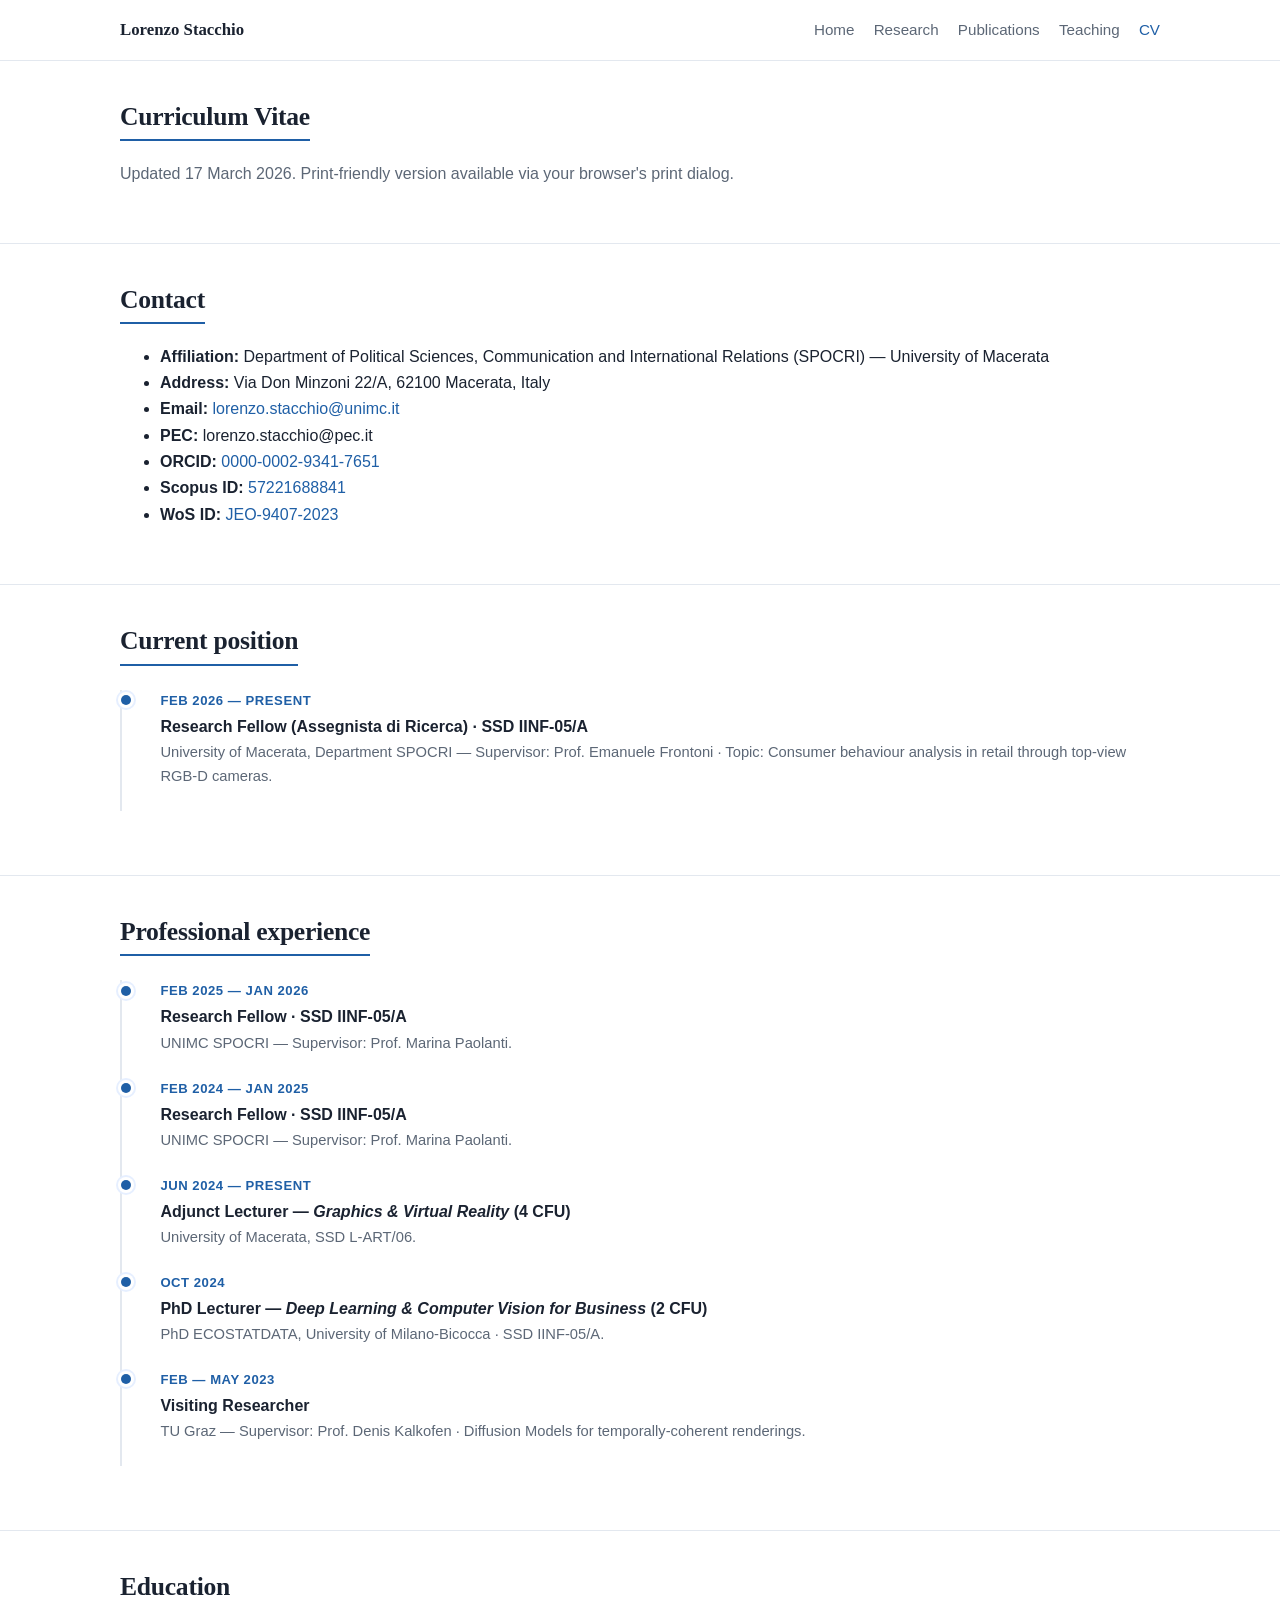
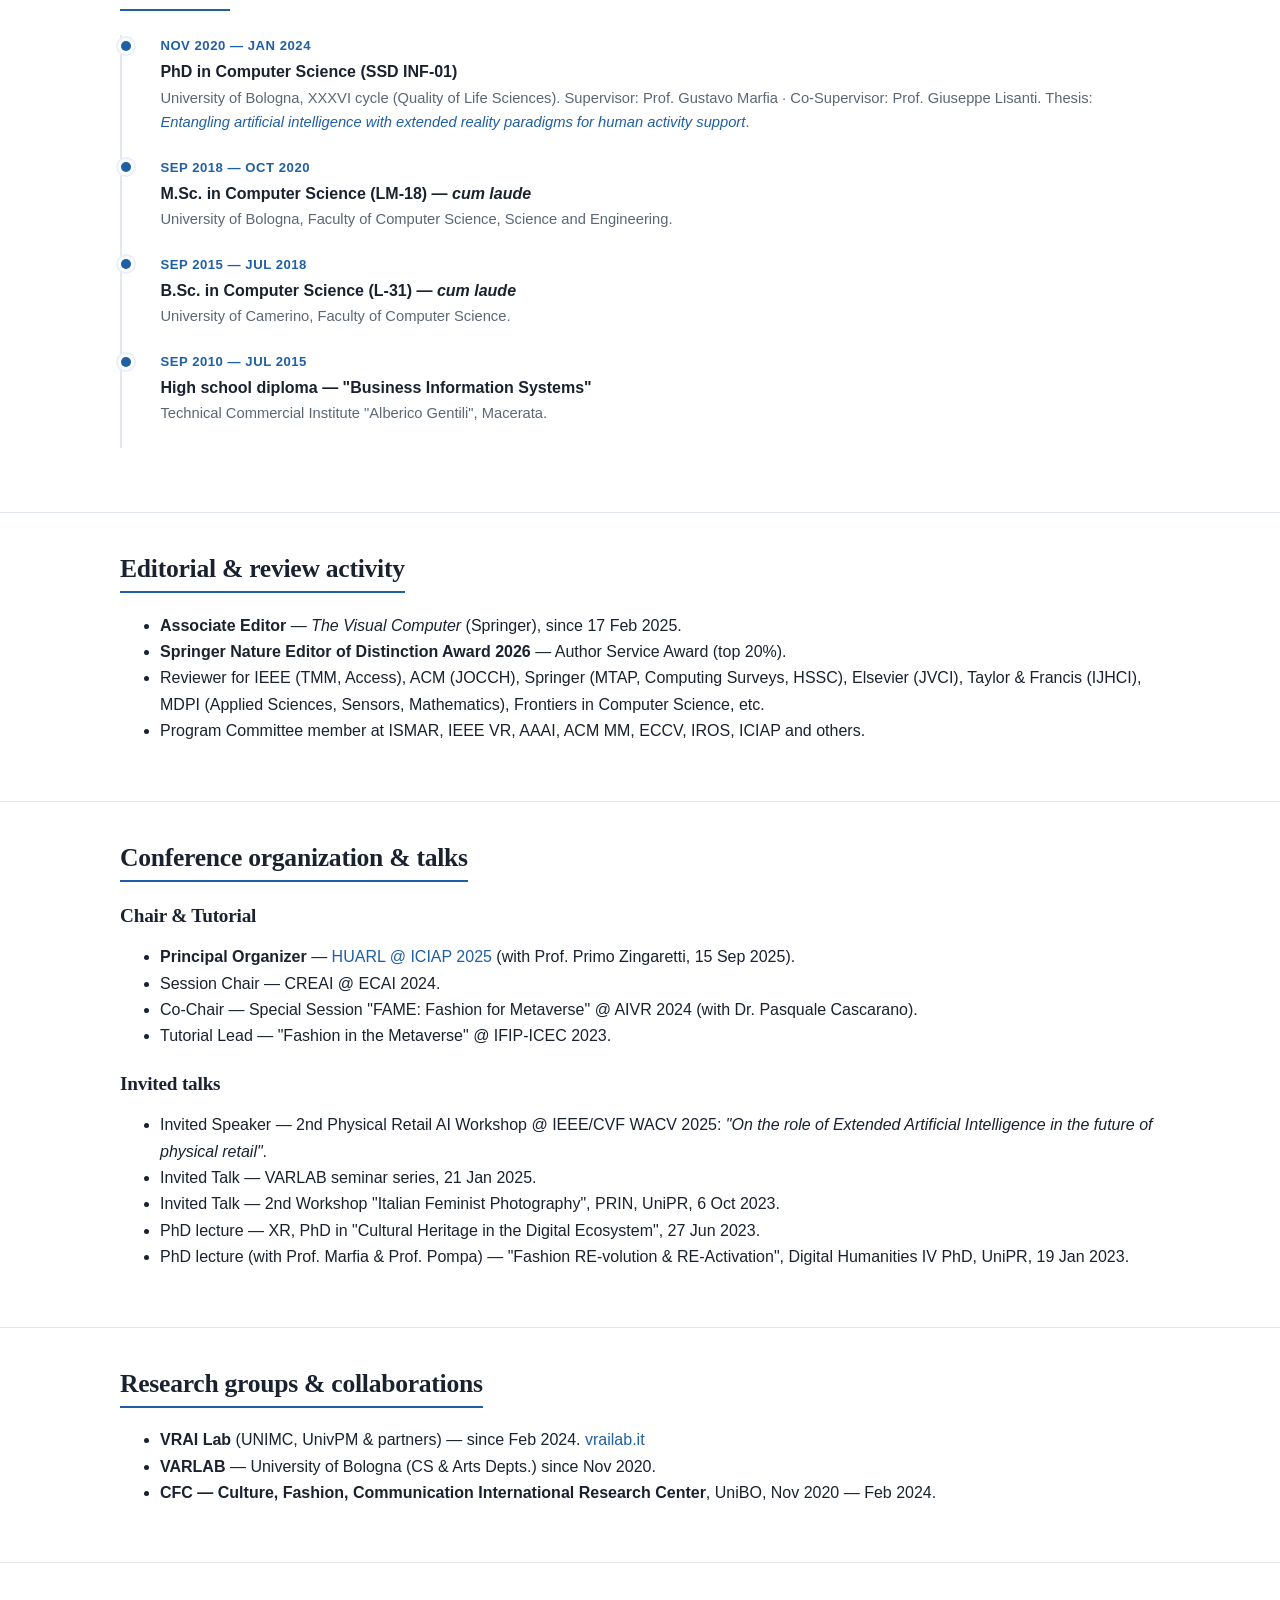
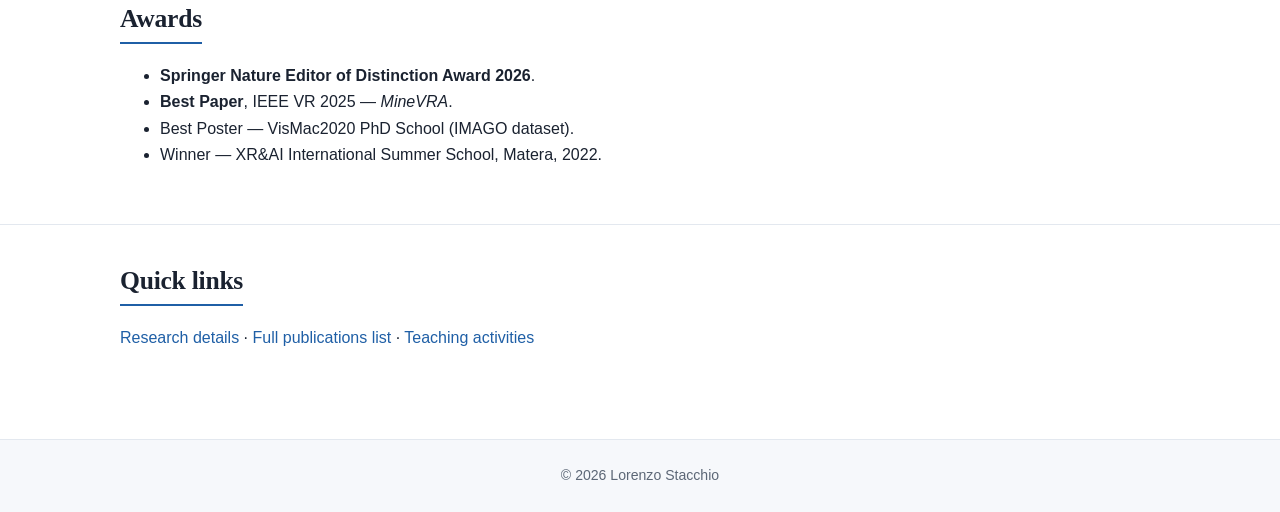
==== cv.html @ da99e61b "first commit" ====
<!doctype html>
<html lang="en">
<head>
  <meta charset="utf-8">
  <title>Curriculum Vitae — Lorenzo Stacchio</title>
  <meta name="viewport" content="width=device-width,initial-scale=1">
  <meta name="description" content="Curriculum Vitae of Lorenzo Stacchio.">
  <link rel="stylesheet" href="assets/css/style.css">
  <link rel="icon" href="data:image/svg+xml,%3Csvg xmlns='http://www.w3.org/2000/svg' viewBox='0 0 100 100'%3E%3Ccircle cx='50' cy='50' r='48' fill='%231f5fa6'/%3E%3Ctext x='50' y='66' font-family='Georgia' font-size='52' font-weight='700' fill='white' text-anchor='middle'%3ELS%3C/text%3E%3C/svg%3E">
</head>
<body>

<nav class="nav">
  <div class="nav-inner">
    <a href="index.html" class="nav-brand">Lorenzo Stacchio</a>
    <button class="nav-toggle" aria-label="Open menu">☰</button>
    <div class="nav-links">
      <a href="index.html">Home</a>
      <a href="research.html">Research</a>
      <a href="publications.html">Publications</a>
      <a href="teaching.html">Teaching</a>
      <a href="cv.html">CV</a>
    </div>
  </div>
</nav>

<main>

<section>
  <div class="container">
    <div class="section-title"><h2>Curriculum Vitae</h2></div>
    <p class="muted">Updated 17 March 2026. Print-friendly version available via your browser's print dialog.</p>
  </div>
</section>

<section>
  <div class="container">
    <div class="section-title"><h2>Contact</h2></div>
    <ul>
      <li><strong>Affiliation:</strong> Department of Political Sciences, Communication and International Relations (SPOCRI) — University of Macerata</li>
      <li><strong>Address:</strong> Via Don Minzoni 22/A, 62100 Macerata, Italy</li>
      <li><strong>Email:</strong> <a href="mailto:lorenzo.stacchio@unimc.it">lorenzo.stacchio@unimc.it</a></li>
      <li><strong>PEC:</strong> lorenzo.stacchio@pec.it</li>
      <li><strong>ORCID:</strong> <a href="https://orcid.org/0000-0002-9341-7651" target="_blank" rel="noopener">0000-0002-9341-7651</a></li>
      <li><strong>Scopus ID:</strong> <a href="https://www.scopus.com/authid/detail.uri?authorId=57221688841" target="_blank" rel="noopener">57221688841</a></li>
      <li><strong>WoS ID:</strong> <a href="https://www.webofscience.com/wos/author/record/JEO-9407-2023" target="_blank" rel="noopener">JEO-9407-2023</a></li>
    </ul>
  </div>
</section>

<section>
  <div class="container">
    <div class="section-title"><h2>Current position</h2></div>
    <div class="timeline">
      <div class="timeline-item">
        <span class="timeline-date">Feb 2026 — present</span>
        <div class="timeline-title">Research Fellow (Assegnista di Ricerca) · SSD IINF-05/A</div>
        <div class="timeline-org">University of Macerata, Department SPOCRI — Supervisor: Prof. Emanuele Frontoni · Topic: Consumer behaviour analysis in retail through top-view RGB-D cameras.</div>
      </div>
    </div>
  </div>
</section>

<section>
  <div class="container">
    <div class="section-title"><h2>Professional experience</h2></div>
    <div class="timeline">
      <div class="timeline-item">
        <span class="timeline-date">Feb 2025 — Jan 2026</span>
        <div class="timeline-title">Research Fellow · SSD IINF-05/A</div>
        <div class="timeline-org">UNIMC SPOCRI — Supervisor: Prof. Marina Paolanti.</div>
      </div>
      <div class="timeline-item">
        <span class="timeline-date">Feb 2024 — Jan 2025</span>
        <div class="timeline-title">Research Fellow · SSD IINF-05/A</div>
        <div class="timeline-org">UNIMC SPOCRI — Supervisor: Prof. Marina Paolanti.</div>
      </div>
      <div class="timeline-item">
        <span class="timeline-date">Jun 2024 — present</span>
        <div class="timeline-title">Adjunct Lecturer — <em>Graphics &amp; Virtual Reality</em> (4 CFU)</div>
        <div class="timeline-org">University of Macerata, SSD L-ART/06.</div>
      </div>
      <div class="timeline-item">
        <span class="timeline-date">Oct 2024</span>
        <div class="timeline-title">PhD Lecturer — <em>Deep Learning &amp; Computer Vision for Business</em> (2 CFU)</div>
        <div class="timeline-org">PhD ECOSTATDATA, University of Milano-Bicocca · SSD IINF-05/A.</div>
      </div>
      <div class="timeline-item">
        <span class="timeline-date">Feb — May 2023</span>
        <div class="timeline-title">Visiting Researcher</div>
        <div class="timeline-org">TU Graz — Supervisor: Prof. Denis Kalkofen · Diffusion Models for temporally-coherent renderings.</div>
      </div>
    </div>
  </div>
</section>

<section>
  <div class="container">
    <div class="section-title"><h2>Education</h2></div>
    <div class="timeline">
      <div class="timeline-item">
        <span class="timeline-date">Nov 2020 — Jan 2024</span>
        <div class="timeline-title">PhD in Computer Science (SSD INF-01)</div>
        <div class="timeline-org">University of Bologna, XXXVI cycle (Quality of Life Sciences). Supervisor: Prof. Gustavo Marfia · Co-Supervisor: Prof. Giuseppe Lisanti. Thesis: <em><a href="https://amsdottorato.unibo.it/11139/" target="_blank" rel="noopener">Entangling artificial intelligence with extended reality paradigms for human activity support</a></em>.</div>
      </div>
      <div class="timeline-item">
        <span class="timeline-date">Sep 2018 — Oct 2020</span>
        <div class="timeline-title">M.Sc. in Computer Science (LM-18) — <em>cum laude</em></div>
        <div class="timeline-org">University of Bologna, Faculty of Computer Science, Science and Engineering.</div>
      </div>
      <div class="timeline-item">
        <span class="timeline-date">Sep 2015 — Jul 2018</span>
        <div class="timeline-title">B.Sc. in Computer Science (L-31) — <em>cum laude</em></div>
        <div class="timeline-org">University of Camerino, Faculty of Computer Science.</div>
      </div>
      <div class="timeline-item">
        <span class="timeline-date">Sep 2010 — Jul 2015</span>
        <div class="timeline-title">High school diploma — "Business Information Systems"</div>
        <div class="timeline-org">Technical Commercial Institute "Alberico Gentili", Macerata.</div>
      </div>
    </div>
  </div>
</section>

<section>
  <div class="container">
    <div class="section-title"><h2>Editorial &amp; review activity</h2></div>
    <ul>
      <li><strong>Associate Editor</strong> — <em>The Visual Computer</em> (Springer), since 17 Feb 2025.</li>
      <li><strong>Springer Nature Editor of Distinction Award 2026</strong> — Author Service Award (top 20%).</li>
      <li>Reviewer for IEEE (TMM, Access), ACM (JOCCH), Springer (MTAP, Computing Surveys, HSSC), Elsevier (JVCI), Taylor &amp; Francis (IJHCI), MDPI (Applied Sciences, Sensors, Mathematics), Frontiers in Computer Science, etc.</li>
      <li>Program Committee member at ISMAR, IEEE VR, AAAI, ACM MM, ECCV, IROS, ICIAP and others.</li>
    </ul>
  </div>
</section>

<section>
  <div class="container">
    <div class="section-title"><h2>Conference organization &amp; talks</h2></div>
    <h3>Chair &amp; Tutorial</h3>
    <ul>
      <li><strong>Principal Organizer</strong> — <a href="https://sites.google.com/view/huarl-iciap-2025/" target="_blank" rel="noopener">HUARL @ ICIAP 2025</a> (with Prof. Primo Zingaretti, 15 Sep 2025).</li>
      <li>Session Chair — CREAI @ ECAI 2024.</li>
      <li>Co-Chair — Special Session "FAME: Fashion for Metaverse" @ AIVR 2024 (with Dr. Pasquale Cascarano).</li>
      <li>Tutorial Lead — "Fashion in the Metaverse" @ IFIP-ICEC 2023.</li>
    </ul>
    <h3>Invited talks</h3>
    <ul>
      <li>Invited Speaker — 2nd Physical Retail AI Workshop @ IEEE/CVF WACV 2025: <em>"On the role of Extended Artificial Intelligence in the future of physical retail"</em>.</li>
      <li>Invited Talk — VARLAB seminar series, 21 Jan 2025.</li>
      <li>Invited Talk — 2nd Workshop "Italian Feminist Photography", PRIN, UniPR, 6 Oct 2023.</li>
      <li>PhD lecture — XR, PhD in "Cultural Heritage in the Digital Ecosystem", 27 Jun 2023.</li>
      <li>PhD lecture (with Prof. Marfia &amp; Prof. Pompa) — "Fashion RE-volution &amp; RE-Activation", Digital Humanities IV PhD, UniPR, 19 Jan 2023.</li>
    </ul>
  </div>
</section>

<section>
  <div class="container">
    <div class="section-title"><h2>Research groups &amp; collaborations</h2></div>
    <ul>
      <li><strong>VRAI Lab</strong> (UNIMC, UnivPM &amp; partners) — since Feb 2024. <a href="https://vrailab.it/" target="_blank" rel="noopener">vrailab.it</a></li>
      <li><strong>VARLAB</strong> — University of Bologna (CS &amp; Arts Depts.) since Nov 2020.</li>
      <li><strong>CFC — Culture, Fashion, Communication International Research Center</strong>, UniBO, Nov 2020 — Feb 2024.</li>
    </ul>
  </div>
</section>

<section>
  <div class="container">
    <div class="section-title"><h2>Awards</h2></div>
    <ul>
      <li><strong>Springer Nature Editor of Distinction Award 2026</strong>.</li>
      <li><strong>Best Paper</strong>, IEEE VR 2025 — <em>MineVRA</em>.</li>
      <li>Best Poster — VisMac2020 PhD School (IMAGO dataset).</li>
      <li>Winner — XR&amp;AI International Summer School, Matera, 2022.</li>
    </ul>
  </div>
</section>

<section>
  <div class="container">
    <div class="section-title"><h2>Quick links</h2></div>
    <p>
      <a href="research.html">Research details</a> ·
      <a href="publications.html">Full publications list</a> ·
      <a href="teaching.html">Teaching activities</a>
    </p>
  </div>
</section>

</main>

<footer>
  <div class="container">© <span id="year"></span> Lorenzo Stacchio</div>
</footer>

<script>document.getElementById('year').textContent = new Date().getFullYear();</script>
<script src="assets/js/main.js"></script>
</body>
</html>
---- assets/css/style.css ----
/* =========================================================
   Lorenzo Stacchio — Academic Site
   Minimal, fast, GitHub Pages friendly
   ========================================================= */

:root {
  --bg: #ffffff;
  --bg-alt: #f6f8fb;
  --bg-soft: #eef2f7;
  --text: #1a2230;
  --text-muted: #5c6776;
  --accent: #1f5fa6;
  --accent-strong: #154277;
  --accent-soft: #e6efff;
  --border: #e3e8ef;
  --shadow: 0 1px 2px rgba(15, 23, 42, 0.04), 0 6px 24px rgba(15, 23, 42, 0.06);
  --radius: 10px;
  --radius-sm: 6px;
  --max: 1080px;
}

* { box-sizing: border-box; }

html { scroll-behavior: smooth; }

body {
  margin: 0;
  font-family: -apple-system, BlinkMacSystemFont, "Segoe UI", Roboto, "Helvetica Neue", Arial, sans-serif;
  font-size: 16px;
  line-height: 1.65;
  color: var(--text);
  background: var(--bg);
  -webkit-font-smoothing: antialiased;
}

a {
  color: var(--accent);
  text-decoration: none;
  transition: color .15s ease, border-color .15s ease;
}
a:hover { color: var(--accent-strong); text-decoration: underline; }

h1, h2, h3, h4 {
  font-family: "Georgia", "Times New Roman", serif;
  color: var(--text);
  line-height: 1.25;
  margin: 0 0 .6em 0;
  letter-spacing: -0.01em;
}
h1 { font-size: 2.2rem; }
h2 { font-size: 1.6rem; margin-top: 2rem; }
h3 { font-size: 1.2rem; margin-top: 1.4rem; }

p { margin: 0 0 1rem 0; }

.container {
  max-width: var(--max);
  margin: 0 auto;
  padding: 0 1.25rem;
}

/* =========================================================
   Navigation
   ========================================================= */
.nav {
  position: sticky;
  top: 0;
  z-index: 50;
  background: rgba(255,255,255,0.92);
  backdrop-filter: saturate(150%) blur(8px);
  border-bottom: 1px solid var(--border);
}
.nav-inner {
  display: flex;
  align-items: center;
  justify-content: space-between;
  height: 60px;
  max-width: var(--max);
  margin: 0 auto;
  padding: 0 1.25rem;
}
.nav-brand {
  font-family: Georgia, serif;
  font-weight: 700;
  font-size: 1.05rem;
  color: var(--text);
}
.nav-brand:hover { text-decoration: none; color: var(--accent); }
.nav-links {
  display: flex;
  gap: 1.2rem;
  align-items: center;
}
.nav-links a {
  color: var(--text-muted);
  font-size: .95rem;
  font-weight: 500;
}
.nav-links a:hover,
.nav-links a.active {
  color: var(--accent);
  text-decoration: none;
}
.nav-toggle {
  display: none;
  background: none;
  border: 0;
  font-size: 1.3rem;
  cursor: pointer;
  color: var(--text);
}

@media (max-width: 720px) {
  .nav-toggle { display: block; }
  .nav-links {
    display: none;
    position: absolute;
    top: 60px;
    left: 0;
    right: 0;
    background: #fff;
    flex-direction: column;
    align-items: flex-start;
    padding: 1rem 1.25rem;
    border-bottom: 1px solid var(--border);
    gap: .8rem;
  }
  .nav-links.open { display: flex; }
}

/* =========================================================
   Hero
   ========================================================= */
.hero {
  padding: 3rem 0 2rem;
  border-bottom: 1px solid var(--border);
  background: linear-gradient(180deg, var(--bg-alt), var(--bg));
}
.hero-grid {
  display: grid;
  grid-template-columns: 220px 1fr;
  gap: 2.5rem;
  align-items: center;
}
.avatar {
  width: 200px;
  height: 200px;
  border-radius: 50%;
  background: var(--bg-soft);
  object-fit: cover;
  box-shadow: var(--shadow);
  border: 4px solid #fff;
}
.avatar-placeholder {
  width: 200px;
  height: 200px;
  border-radius: 50%;
  background: linear-gradient(135deg, var(--accent), var(--accent-strong));
  color: white;
  display: flex;
  align-items: center;
  justify-content: center;
  font-family: Georgia, serif;
  font-size: 3.5rem;
  font-weight: 700;
  box-shadow: var(--shadow);
  border: 4px solid #fff;
}
.hero h1 {
  margin: 0 0 .3rem 0;
  font-size: 2.4rem;
}
.hero .role {
  color: var(--accent);
  font-weight: 600;
  margin: 0 0 .4rem 0;
  font-size: 1.05rem;
}
.hero .affil {
  color: var(--text-muted);
  margin: 0 0 1rem 0;
  font-size: .95rem;
}
.hero .lead {
  margin-bottom: 1.2rem;
}

.social-row {
  display: flex;
  flex-wrap: wrap;
  gap: .55rem;
  margin-top: .8rem;
}
.social-link {
  display: inline-flex;
  align-items: center;
  gap: .35rem;
  padding: .35rem .7rem;
  border: 1px solid var(--border);
  border-radius: 999px;
  background: #fff;
  color: var(--text-muted);
  font-size: .85rem;
  transition: all .15s ease;
}
.social-link:hover {
  border-color: var(--accent);
  color: var(--accent);
  text-decoration: none;
  background: var(--accent-soft);
}

@media (max-width: 720px) {
  .hero-grid { grid-template-columns: 1fr; text-align: center; gap: 1.5rem; }
  .avatar, .avatar-placeholder { margin: 0 auto; width: 160px; height: 160px; font-size: 2.8rem; }
  .social-row { justify-content: center; }
}

/* =========================================================
   Sections
   ========================================================= */
section {
  padding: 2.5rem 0;
  border-bottom: 1px solid var(--border);
}
section:last-child { border-bottom: 0; }

.section-title {
  display: flex;
  align-items: baseline;
  justify-content: space-between;
  gap: 1rem;
  margin-bottom: 1.2rem;
  padding-bottom: .4rem;
  border-bottom: 2px solid var(--accent);
  width: fit-content;
}
.section-title h2 { margin: 0; }

/* News list */
.news-list {
  list-style: none;
  padding: 0;
  margin: 0;
}
.news-item {
  display: grid;
  grid-template-columns: 110px 1fr;
  gap: 1rem;
  padding: .7rem 0;
  border-bottom: 1px dashed var(--border);
}
.news-item:last-child { border-bottom: 0; }
.news-date {
  color: var(--accent);
  font-weight: 600;
  font-size: .85rem;
  font-variant-numeric: tabular-nums;
}
.news-text { color: var(--text); }
@media (max-width: 600px) {
  .news-item { grid-template-columns: 1fr; gap: .2rem; }
}

/* Cards */
.cards {
  display: grid;
  grid-template-columns: repeat(auto-fit, minmax(260px, 1fr));
  gap: 1rem;
}
.card {
  background: #fff;
  border: 1px solid var(--border);
  border-radius: var(--radius);
  padding: 1.1rem 1.2rem;
  transition: transform .15s ease, box-shadow .15s ease, border-color .15s ease;
}
.card:hover {
  transform: translateY(-2px);
  box-shadow: var(--shadow);
  border-color: var(--accent);
}
.card h3 {
  margin-top: 0;
  font-family: -apple-system, "Segoe UI", Roboto, sans-serif;
  font-size: 1.05rem;
  color: var(--accent);
}
.card p { color: var(--text-muted); font-size: .95rem; margin-bottom: 0; }

/* Timeline */
.timeline {
  position: relative;
  margin: 1.5rem 0;
  padding-left: 1.4rem;
  border-left: 2px solid var(--border);
}
.timeline-item { position: relative; padding: 0 0 1.4rem 1rem; }
.timeline-item::before {
  content: "";
  position: absolute;
  left: -1.49rem;
  top: .35rem;
  width: 10px; height: 10px;
  border-radius: 50%;
  background: var(--accent);
  box-shadow: 0 0 0 3px #fff, 0 0 0 5px var(--accent-soft);
}
.timeline-date {
  color: var(--accent);
  font-weight: 600;
  font-size: .82rem;
  display: block;
  margin-bottom: .15rem;
  text-transform: uppercase;
  letter-spacing: .04em;
}
.timeline-title { font-weight: 600; }
.timeline-org { color: var(--text-muted); font-size: .92rem; }

/* =========================================================
   Publications
   ========================================================= */
.pub-controls {
  display: flex;
  flex-wrap: wrap;
  gap: .6rem;
  margin: 1rem 0 1.6rem 0;
  align-items: center;
}
.pub-controls input[type="search"] {
  flex: 1 1 240px;
  padding: .55rem .8rem;
  border: 1px solid var(--border);
  border-radius: var(--radius-sm);
  font-size: .95rem;
  background: #fff;
}
.pub-controls input[type="search"]:focus {
  outline: none;
  border-color: var(--accent);
  box-shadow: 0 0 0 3px var(--accent-soft);
}
.pub-filter {
  padding: .4rem .85rem;
  border: 1px solid var(--border);
  border-radius: 999px;
  background: #fff;
  color: var(--text-muted);
  cursor: pointer;
  font-size: .85rem;
  transition: all .15s ease;
}
.pub-filter:hover { border-color: var(--accent); color: var(--accent); }
.pub-filter.active {
  background: var(--accent);
  color: white;
  border-color: var(--accent);
}

.pub-year-group {
  margin-bottom: 1.4rem;
}
.pub-year {
  font-family: Georgia, serif;
  font-size: 1.4rem;
  color: var(--accent);
  font-weight: 700;
  padding: .3rem 0;
  margin: 1rem 0 .6rem 0;
  border-bottom: 1px solid var(--border);
}
.pub-item {
  padding: .8rem 0;
  border-bottom: 1px dashed var(--border);
  display: grid;
  grid-template-columns: 1fr;
  gap: .3rem;
}
.pub-item:last-child { border-bottom: 0; }
.pub-title {
  font-weight: 600;
  color: var(--text);
  line-height: 1.4;
}
.pub-authors {
  color: var(--text-muted);
  font-size: .92rem;
}
.pub-authors .me {
  color: var(--text);
  font-weight: 600;
  border-bottom: 2px solid var(--accent-soft);
}
.pub-venue {
  color: var(--text-muted);
  font-size: .9rem;
  font-style: italic;
}
.pub-tags {
  display: flex;
  flex-wrap: wrap;
  gap: .35rem;
  margin-top: .25rem;
}
.pub-tag {
  background: var(--accent-soft);
  color: var(--accent-strong);
  padding: .12rem .55rem;
  border-radius: 999px;
  font-size: .72rem;
  font-weight: 600;
  letter-spacing: .02em;
  text-transform: uppercase;
}
.pub-tag.award {
  background: #fff4d6;
  color: #8a6100;
}
.pub-links {
  display: flex;
  gap: .8rem;
  margin-top: .2rem;
  font-size: .85rem;
}
.pub-links a {
  color: var(--accent);
  border-bottom: 1px dotted var(--accent);
}
.pub-links a:hover { text-decoration: none; }

.pub-stats {
  display: flex;
  flex-wrap: wrap;
  gap: 1.2rem;
  background: var(--bg-alt);
  border-radius: var(--radius);
  padding: 1rem 1.2rem;
  margin-bottom: 1.4rem;
}
.pub-stat {
  display: flex;
  flex-direction: column;
}
.pub-stat-num {
  font-family: Georgia, serif;
  font-size: 1.6rem;
  font-weight: 700;
  color: var(--accent);
  line-height: 1;
}
.pub-stat-label {
  color: var(--text-muted);
  font-size: .82rem;
  text-transform: uppercase;
  letter-spacing: .04em;
}

.loading, .empty {
  text-align: center;
  color: var(--text-muted);
  padding: 2rem;
  font-style: italic;
}

/* =========================================================
   Footer
   ========================================================= */
footer {
  background: var(--bg-alt);
  border-top: 1px solid var(--border);
  padding: 1.5rem 0;
  margin-top: 2rem;
  text-align: center;
  color: var(--text-muted);
  font-size: .88rem;
}
footer a { color: var(--accent); }

/* utility */
.muted { color: var(--text-muted); }
.small { font-size: .88rem; }
.center { text-align: center; }
.mt-0 { margin-top: 0; }
.mb-0 { margin-bottom: 0; }

/* print-friendly CV */
@media print {
  .nav, footer, .pub-controls, .nav-toggle { display: none !important; }
  body { font-size: 11pt; }
  section { page-break-inside: avoid; }
}
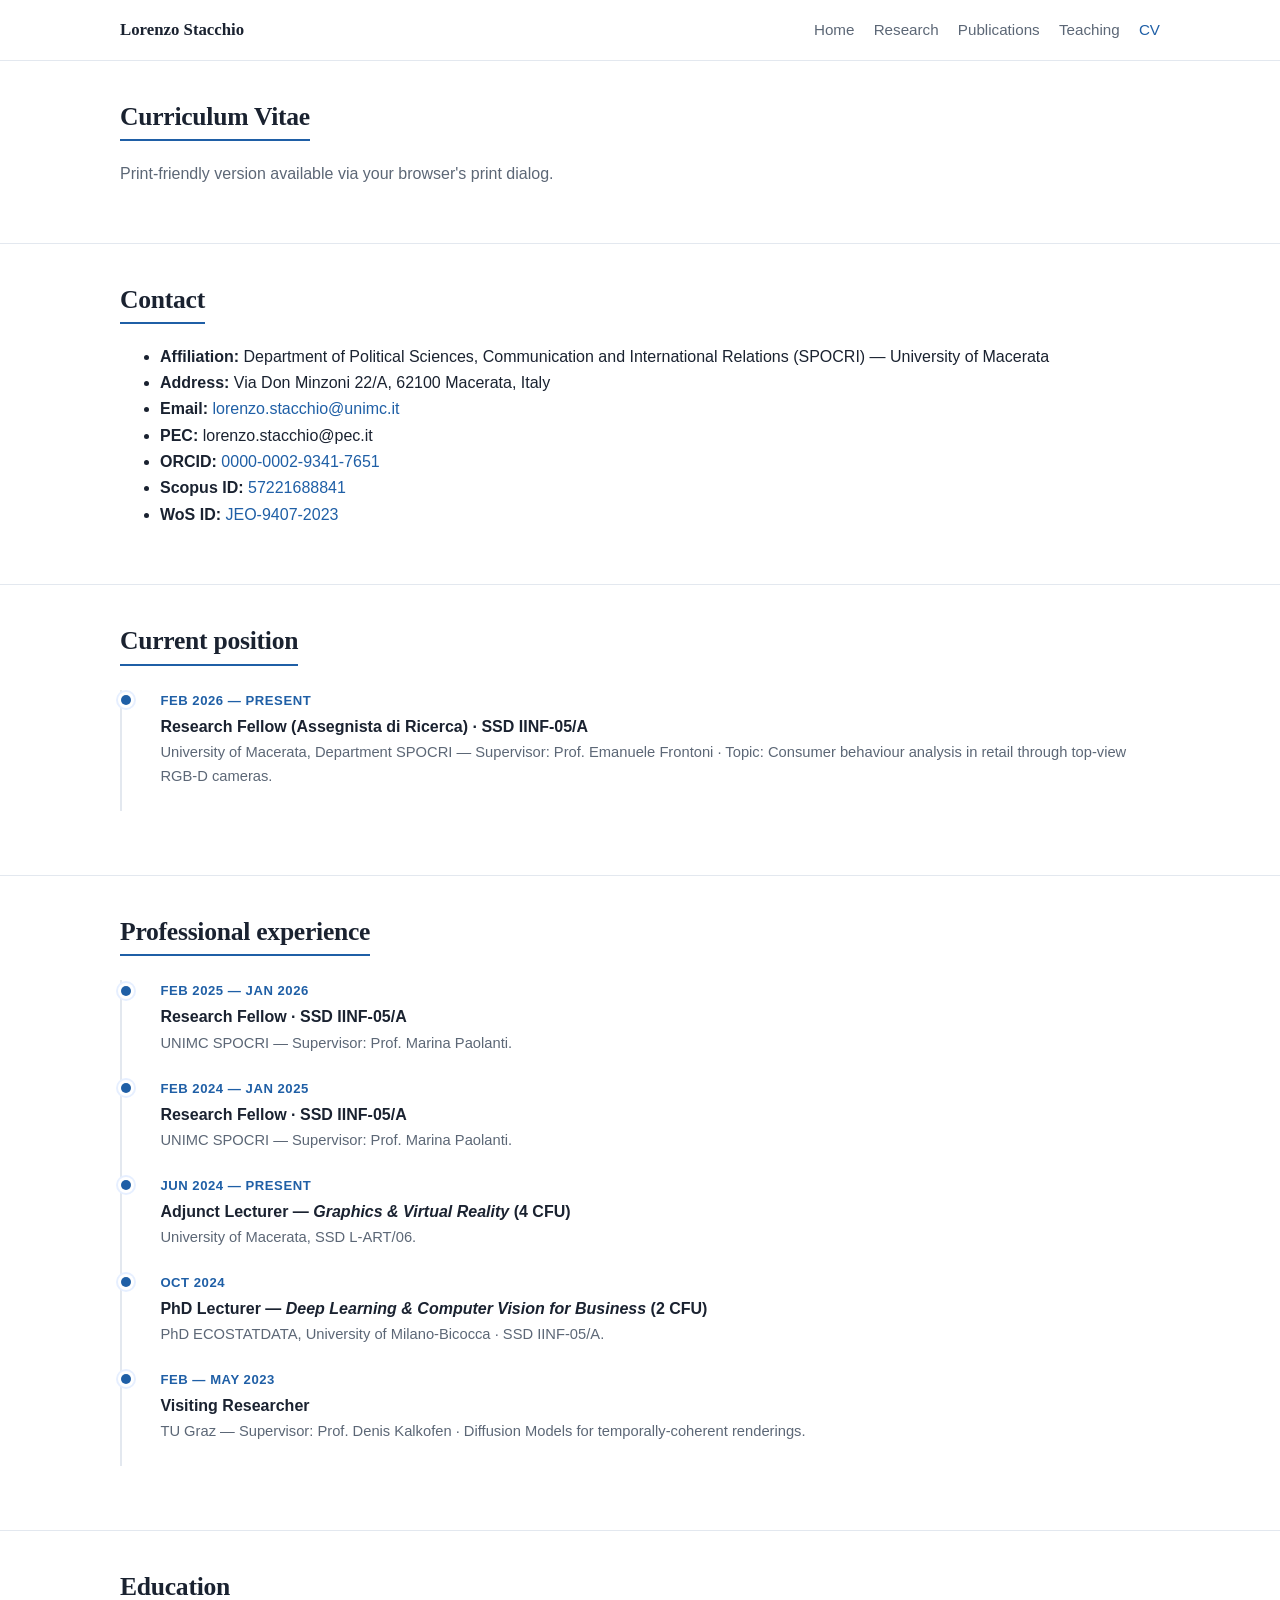
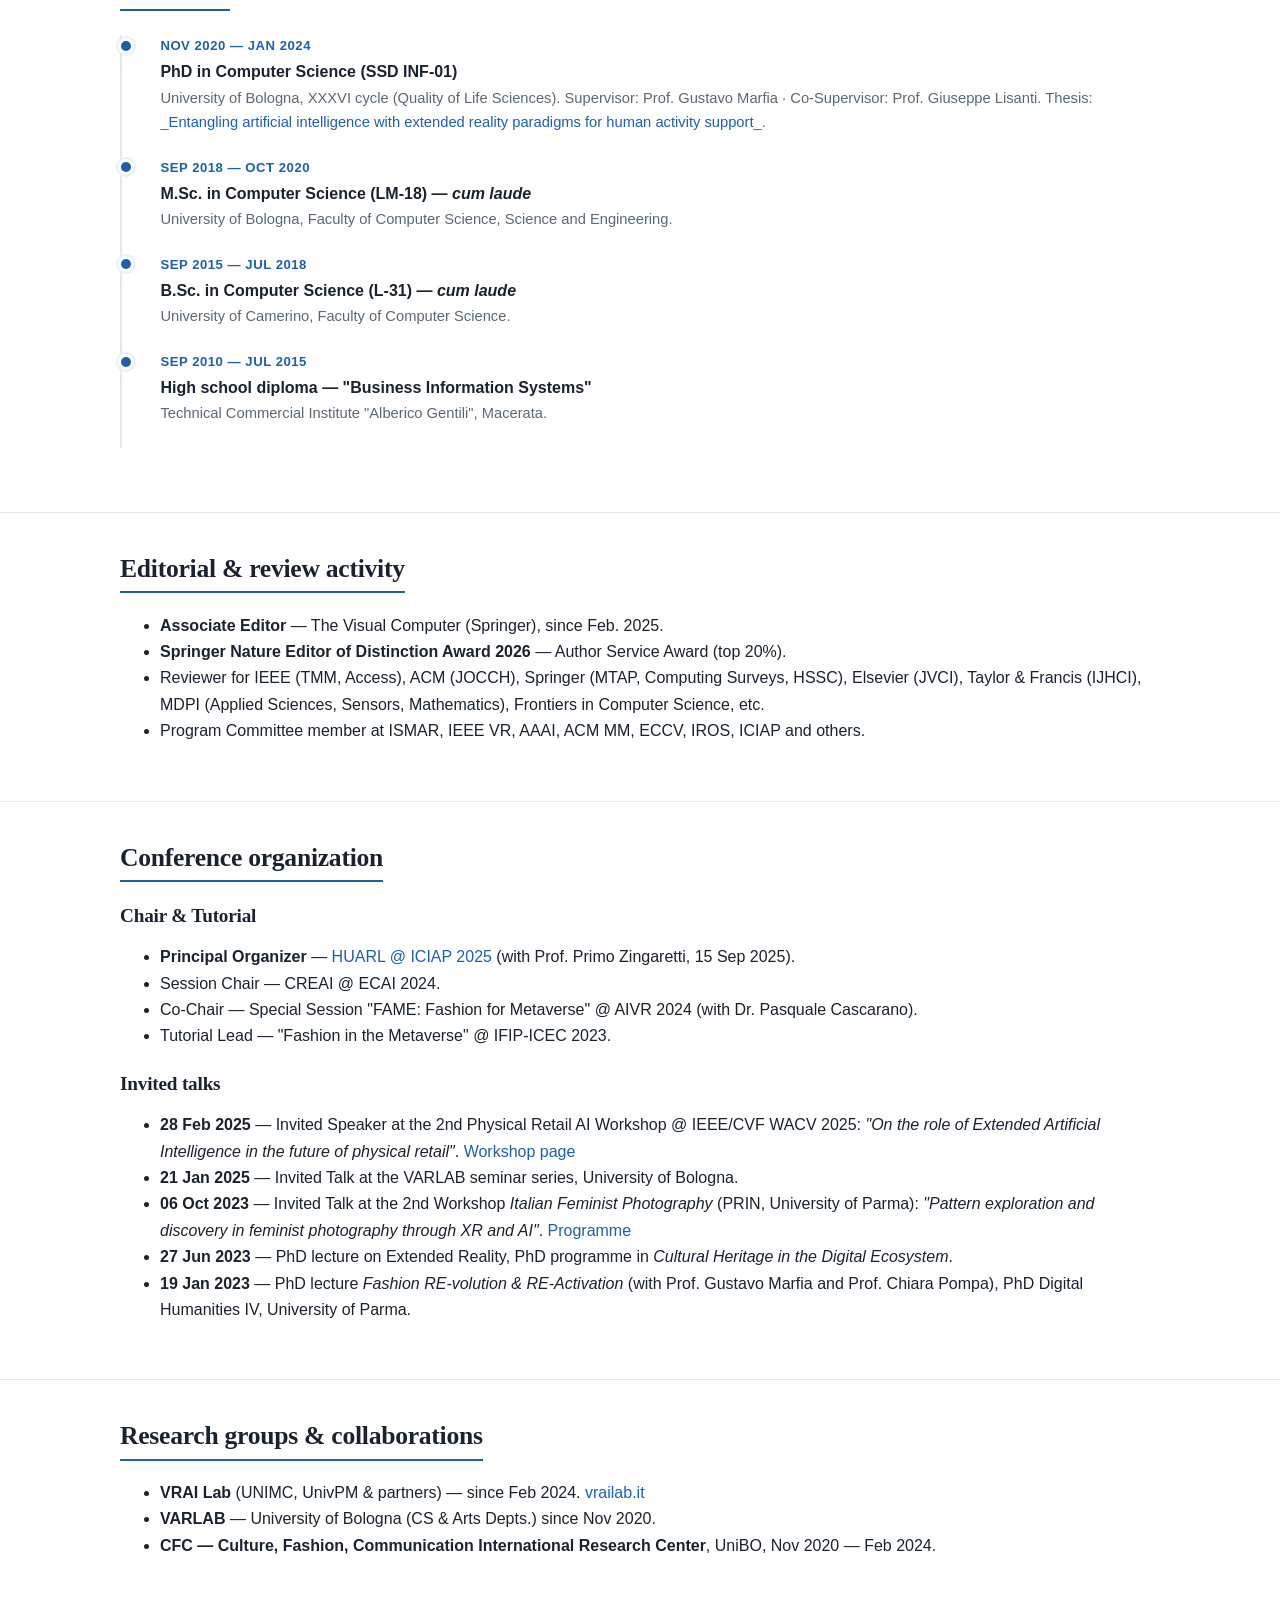
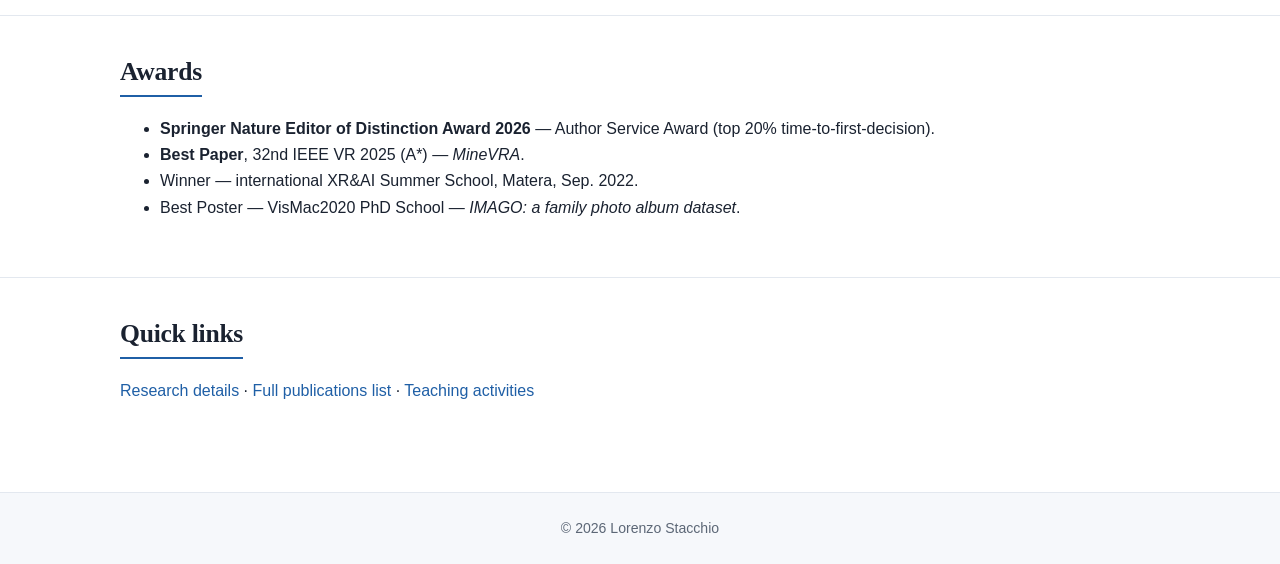
==== commit 6a1bddef: "commit 2" ====
--- a/cv.html
+++ b/cv.html
@@ -12,7 +12,7 @@
 
 <nav class="nav">
   <div class="nav-inner">
-    <a href="index.html" class="nav-brand">Lorenzo Stacchio</a>
+    <a href="index.html" class="nav-brand" data-render="brand" data-source="data/profile.json">Lorenzo Stacchio</a>
     <button class="nav-toggle" aria-label="Open menu">☰</button>
     <div class="nav-links">
       <a href="index.html">Home</a>
@@ -29,152 +29,66 @@
 <section>
   <div class="container">
     <div class="section-title"><h2>Curriculum Vitae</h2></div>
-    <p class="muted">Updated 17 March 2026. Print-friendly version available via your browser's print dialog.</p>
+    <p class="muted">Print-friendly version available via your browser's print dialog.</p>
   </div>
 </section>
 
 <section>
   <div class="container">
     <div class="section-title"><h2>Contact</h2></div>
-    <ul>
-      <li><strong>Affiliation:</strong> Department of Political Sciences, Communication and International Relations (SPOCRI) — University of Macerata</li>
-      <li><strong>Address:</strong> Via Don Minzoni 22/A, 62100 Macerata, Italy</li>
-      <li><strong>Email:</strong> <a href="mailto:lorenzo.stacchio@unimc.it">lorenzo.stacchio@unimc.it</a></li>
-      <li><strong>PEC:</strong> lorenzo.stacchio@pec.it</li>
-      <li><strong>ORCID:</strong> <a href="https://orcid.org/0000-0002-9341-7651" target="_blank" rel="noopener">0000-0002-9341-7651</a></li>
-      <li><strong>Scopus ID:</strong> <a href="https://www.scopus.com/authid/detail.uri?authorId=57221688841" target="_blank" rel="noopener">57221688841</a></li>
-      <li><strong>WoS ID:</strong> <a href="https://www.webofscience.com/wos/author/record/JEO-9407-2023" target="_blank" rel="noopener">JEO-9407-2023</a></li>
-    </ul>
+    <div data-render="profile_contacts" data-source="data/profile.json"></div>
   </div>
 </section>
 
 <section>
   <div class="container">
     <div class="section-title"><h2>Current position</h2></div>
-    <div class="timeline">
-      <div class="timeline-item">
-        <span class="timeline-date">Feb 2026 — present</span>
-        <div class="timeline-title">Research Fellow (Assegnista di Ricerca) · SSD IINF-05/A</div>
-        <div class="timeline-org">University of Macerata, Department SPOCRI — Supervisor: Prof. Emanuele Frontoni · Topic: Consumer behaviour analysis in retail through top-view RGB-D cameras.</div>
-      </div>
-    </div>
+    <div data-render="timeline" data-source="data/positions.json#current"></div>
   </div>
 </section>
 
 <section>
   <div class="container">
     <div class="section-title"><h2>Professional experience</h2></div>
-    <div class="timeline">
-      <div class="timeline-item">
-        <span class="timeline-date">Feb 2025 — Jan 2026</span>
-        <div class="timeline-title">Research Fellow · SSD IINF-05/A</div>
-        <div class="timeline-org">UNIMC SPOCRI — Supervisor: Prof. Marina Paolanti.</div>
-      </div>
-      <div class="timeline-item">
-        <span class="timeline-date">Feb 2024 — Jan 2025</span>
-        <div class="timeline-title">Research Fellow · SSD IINF-05/A</div>
-        <div class="timeline-org">UNIMC SPOCRI — Supervisor: Prof. Marina Paolanti.</div>
-      </div>
-      <div class="timeline-item">
-        <span class="timeline-date">Jun 2024 — present</span>
-        <div class="timeline-title">Adjunct Lecturer — <em>Graphics &amp; Virtual Reality</em> (4 CFU)</div>
-        <div class="timeline-org">University of Macerata, SSD L-ART/06.</div>
-      </div>
-      <div class="timeline-item">
-        <span class="timeline-date">Oct 2024</span>
-        <div class="timeline-title">PhD Lecturer — <em>Deep Learning &amp; Computer Vision for Business</em> (2 CFU)</div>
-        <div class="timeline-org">PhD ECOSTATDATA, University of Milano-Bicocca · SSD IINF-05/A.</div>
-      </div>
-      <div class="timeline-item">
-        <span class="timeline-date">Feb — May 2023</span>
-        <div class="timeline-title">Visiting Researcher</div>
-        <div class="timeline-org">TU Graz — Supervisor: Prof. Denis Kalkofen · Diffusion Models for temporally-coherent renderings.</div>
-      </div>
-    </div>
+    <div data-render="timeline" data-source="data/positions.json#past"></div>
   </div>
 </section>
 
 <section>
   <div class="container">
     <div class="section-title"><h2>Education</h2></div>
-    <div class="timeline">
-      <div class="timeline-item">
-        <span class="timeline-date">Nov 2020 — Jan 2024</span>
-        <div class="timeline-title">PhD in Computer Science (SSD INF-01)</div>
-        <div class="timeline-org">University of Bologna, XXXVI cycle (Quality of Life Sciences). Supervisor: Prof. Gustavo Marfia · Co-Supervisor: Prof. Giuseppe Lisanti. Thesis: <em><a href="https://amsdottorato.unibo.it/11139/" target="_blank" rel="noopener">Entangling artificial intelligence with extended reality paradigms for human activity support</a></em>.</div>
-      </div>
-      <div class="timeline-item">
-        <span class="timeline-date">Sep 2018 — Oct 2020</span>
-        <div class="timeline-title">M.Sc. in Computer Science (LM-18) — <em>cum laude</em></div>
-        <div class="timeline-org">University of Bologna, Faculty of Computer Science, Science and Engineering.</div>
-      </div>
-      <div class="timeline-item">
-        <span class="timeline-date">Sep 2015 — Jul 2018</span>
-        <div class="timeline-title">B.Sc. in Computer Science (L-31) — <em>cum laude</em></div>
-        <div class="timeline-org">University of Camerino, Faculty of Computer Science.</div>
-      </div>
-      <div class="timeline-item">
-        <span class="timeline-date">Sep 2010 — Jul 2015</span>
-        <div class="timeline-title">High school diploma — "Business Information Systems"</div>
-        <div class="timeline-org">Technical Commercial Institute "Alberico Gentili", Macerata.</div>
-      </div>
-    </div>
+    <div data-render="timeline" data-source="data/education.json"></div>
   </div>
 </section>
 
 <section>
   <div class="container">
     <div class="section-title"><h2>Editorial &amp; review activity</h2></div>
-    <ul>
-      <li><strong>Associate Editor</strong> — <em>The Visual Computer</em> (Springer), since 17 Feb 2025.</li>
-      <li><strong>Springer Nature Editor of Distinction Award 2026</strong> — Author Service Award (top 20%).</li>
-      <li>Reviewer for IEEE (TMM, Access), ACM (JOCCH), Springer (MTAP, Computing Surveys, HSSC), Elsevier (JVCI), Taylor &amp; Francis (IJHCI), MDPI (Applied Sciences, Sensors, Mathematics), Frontiers in Computer Science, etc.</li>
-      <li>Program Committee member at ISMAR, IEEE VR, AAAI, ACM MM, ECCV, IROS, ICIAP and others.</li>
-    </ul>
+    <div data-render="list" data-source="data/service.json#editorial"></div>
   </div>
 </section>
 
 <section>
   <div class="container">
-    <div class="section-title"><h2>Conference organization &amp; talks</h2></div>
+    <div class="section-title"><h2>Conference organization</h2></div>
     <h3>Chair &amp; Tutorial</h3>
-    <ul>
-      <li><strong>Principal Organizer</strong> — <a href="https://sites.google.com/view/huarl-iciap-2025/" target="_blank" rel="noopener">HUARL @ ICIAP 2025</a> (with Prof. Primo Zingaretti, 15 Sep 2025).</li>
-      <li>Session Chair — CREAI @ ECAI 2024.</li>
-      <li>Co-Chair — Special Session "FAME: Fashion for Metaverse" @ AIVR 2024 (with Dr. Pasquale Cascarano).</li>
-      <li>Tutorial Lead — "Fashion in the Metaverse" @ IFIP-ICEC 2023.</li>
-    </ul>
+    <div data-render="list" data-source="data/service.json#chair"></div>
     <h3>Invited talks</h3>
-    <ul>
-      <li>Invited Speaker — 2nd Physical Retail AI Workshop @ IEEE/CVF WACV 2025: <em>"On the role of Extended Artificial Intelligence in the future of physical retail"</em>.</li>
-      <li>Invited Talk — VARLAB seminar series, 21 Jan 2025.</li>
-      <li>Invited Talk — 2nd Workshop "Italian Feminist Photography", PRIN, UniPR, 6 Oct 2023.</li>
-      <li>PhD lecture — XR, PhD in "Cultural Heritage in the Digital Ecosystem", 27 Jun 2023.</li>
-      <li>PhD lecture (with Prof. Marfia &amp; Prof. Pompa) — "Fashion RE-volution &amp; RE-Activation", Digital Humanities IV PhD, UniPR, 19 Jan 2023.</li>
-    </ul>
+    <div data-render="list" data-source="data/talks.json"></div>
   </div>
 </section>
 
 <section>
   <div class="container">
     <div class="section-title"><h2>Research groups &amp; collaborations</h2></div>
-    <ul>
-      <li><strong>VRAI Lab</strong> (UNIMC, UnivPM &amp; partners) — since Feb 2024. <a href="https://vrailab.it/" target="_blank" rel="noopener">vrailab.it</a></li>
-      <li><strong>VARLAB</strong> — University of Bologna (CS &amp; Arts Depts.) since Nov 2020.</li>
-      <li><strong>CFC — Culture, Fashion, Communication International Research Center</strong>, UniBO, Nov 2020 — Feb 2024.</li>
-    </ul>
+    <div data-render="list" data-source="data/research.json#groups"></div>
   </div>
 </section>
 
 <section>
   <div class="container">
     <div class="section-title"><h2>Awards</h2></div>
-    <ul>
-      <li><strong>Springer Nature Editor of Distinction Award 2026</strong>.</li>
-      <li><strong>Best Paper</strong>, IEEE VR 2025 — <em>MineVRA</em>.</li>
-      <li>Best Poster — VisMac2020 PhD School (IMAGO dataset).</li>
-      <li>Winner — XR&amp;AI International Summer School, Matera, 2022.</li>
-    </ul>
+    <div data-render="list" data-source="data/awards.json"></div>
   </div>
 </section>
 
@@ -196,6 +110,7 @@
 </footer>
 
 <script>document.getElementById('year').textContent = new Date().getFullYear();</script>
+<script src="assets/js/render.js"></script>
 <script src="assets/js/main.js"></script>
 </body>
 </html>
